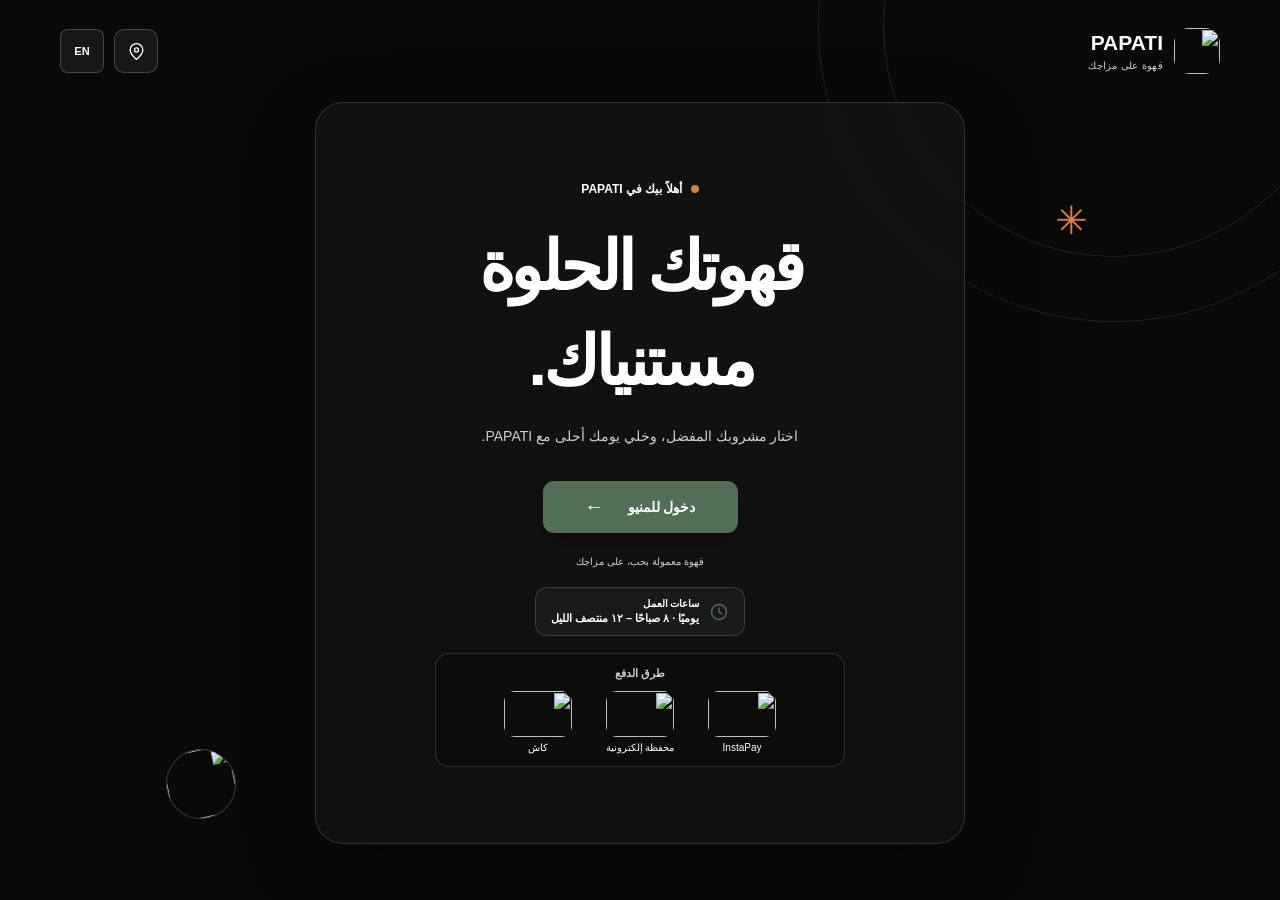
==== index.html @ 5241e747 "Add files via upload" ====
<!doctype html>
<html lang="ar" dir="rtl">
<head>
  <meta charset="utf-8">
  <meta name="viewport" content="width=device-width, initial-scale=1">
  <meta name="theme-color" content="#090909">
  <meta name="referrer" content="strict-origin-when-cross-origin">
  <meta name="description" content="منيو PAPATI — قهوة ومشروبات معمولة بحب.">
  <link rel="icon" href="assets/papati-favicon.svg" type="image/svg+xml">
  <link rel="apple-touch-icon" href="assets/papati-favicon.svg">
  <title>PAPATI | قهوتك على مزاجك</title>
  <link rel="stylesheet" href="style.css">
  <script src="script.js" defer></script>
</head>
<body>
  <section class="welcome-screen" id="welcome-screen" aria-labelledby="welcome-title">
    <div class="welcome-top">
      <a class="brand welcome-brand" href="#" aria-label="PAPATI - الصفحة الرئيسية" data-i18n-aria="brandAria">
        <span class="brand-mark" aria-hidden="true"><img src="assets/papati-mascot.png" alt=""></span>
        <span class="brand-name">PAPATI<span data-i18n="tagline">قهوة على مزاجك</span></span>
      </a>
      <div class="welcome-actions">
        <a class="location-mark" href="https://maps.app.goo.gl/vZLG5aD9ffbA7RGG6" target="_blank" rel="noopener noreferrer" aria-label="موقع PAPATI" data-i18n-aria="locationAria">
          <svg viewBox="0 0 24 24" aria-hidden="true"><path d="M20 10c0 5-8 12-8 12S4 15 4 10a8 8 0 1 1 16 0Z"></path><circle cx="12" cy="10" r="2.5"></circle></svg>
        </a>
        <button class="language-toggle" id="welcome-language-toggle" type="button" lang="en" aria-label="Switch language to English">EN</button>
      </div>
    </div>
    <div class="welcome-content">
      <span class="welcome-kicker"><span class="eyebrow-dot"></span><span data-i18n="welcomeKicker">أهلاً بيك في PAPATI</span></span>
      <h1 id="welcome-title" data-i18n="welcomeTitle">قهوتك الحلوة<br>مستنياك.</h1>
      <p data-i18n="welcomeDescription">اختار مشروبك المفضل، وخلي يومك أحلى مع PAPATI.</p>
      <button class="welcome-button" id="enter-menu" type="button">
        <span data-i18n="welcomeButton">دخول للمنيو</span><span class="welcome-button-arrow" aria-hidden="true">←</span>
      </button>
      <span class="welcome-caption" data-i18n="welcomeCaption">قهوة معمولة بحب، على مزاجك</span>
      <div class="opening-hours">
        <svg viewBox="0 0 24 24" aria-hidden="true"><circle cx="12" cy="12" r="9"></circle><path d="M12 7v5l3 2"></path></svg>
        <span><strong data-i18n="openingHoursLabel">ساعات العمل</strong><span data-i18n="openingHours">يوميًا · ٨ صباحًا – ١٢ منتصف الليل</span></span>
      </div>
      <section class="payment-methods" aria-labelledby="payment-title">
        <h2 id="payment-title" data-i18n="paymentTitle">طرق الدفع</h2>
        <ul>
          <li><img src="assets/payment-instapay.svg" alt=""><span>InstaPay</span></li>
          <li><img src="assets/payment-wallet.svg" alt=""><span data-i18n="paymentWallet">محفظة إلكترونية</span></li>
          <li><img src="assets/payment-cash.svg" alt=""><span data-i18n="paymentCash">كاش</span></li>
        </ul>
      </section>
    </div>
    <span class="welcome-decoration decoration-top" aria-hidden="true">✳</span>
    <span class="welcome-decoration decoration-bottom" aria-hidden="true"><img src="assets/papati-favicon.svg" alt=""></span>
  </section>

  <div class="site-content" id="site-content" hidden>
    <header class="site-header">
      <a class="brand" href="#" aria-label="PAPATI - الصفحة الرئيسية" data-i18n-aria="brandAria">
        <span class="brand-mark" aria-hidden="true"><img src="assets/papati-mascot.png" alt=""></span>
        <span class="brand-name">PAPATI<span data-i18n="tagline">قهوة على مزاجك</span></span>
      </a>
      <div class="header-controls">
        <a class="location-mark" href="https://maps.app.goo.gl/vZLG5aD9ffbA7RGG6" target="_blank" rel="noopener noreferrer" aria-label="موقع PAPATI" data-i18n-aria="locationAria">
          <svg viewBox="0 0 24 24" aria-hidden="true"><path d="M20 10c0 5-8 12-8 12S4 15 4 10a8 8 0 1 1 16 0Z"></path><circle cx="12" cy="10" r="2.5"></circle></svg>
        </a>
        <button class="language-toggle" id="menu-language-toggle" type="button" lang="en" aria-label="Switch language to English">EN</button>
      </div>
    </header>

    <main>
      <section class="menu-section" id="menu" aria-labelledby="menu-title">
        <div class="section-heading">
          <div class="heading-copy">
            <span class="eyebrow"><span class="eyebrow-dot"></span><span data-i18n="menuEyebrow">اختار اللي على مزاجك</span></span>
            <h2 id="menu-title"><span data-i18n="menuTitle">منيو <span>PAPATI</span></span></h2>
            <p data-i18n="menuDescription">حاجات حلوة تتعمل مخصوص عشانك.</p>
          </div>
          <label class="search-box">
            <svg viewBox="0 0 24 24" aria-hidden="true"><circle cx="10.8" cy="10.8" r="6.8"></circle><path d="m16 16 5 5"></path></svg>
            <input id="menu-search" type="search" placeholder="بتدور على إيه؟" autocomplete="off" aria-label="ابحث في المنيو" data-i18n-placeholder="searchPlaceholder" data-i18n-aria="searchAria">
          </label>
        </div>
        <nav class="category-list" aria-label="أقسام المنيو" id="category-list" data-i18n-aria="categoriesAria">
          <button class="category-button is-active" type="button" data-category="all" aria-pressed="true">كل الحاجات</button>
          <button class="category-button" type="button" data-category="hot" aria-pressed="false">☕ سخن</button>
          <button class="category-button" type="button" data-category="cold" aria-pressed="false">🧊 ساقع</button>
        </nav>
        <div class="menu-grid" id="menu-grid" aria-live="polite"></div>
        <p class="empty-state" id="empty-state" hidden data-i18n="emptyState">ملقيناش حاجة بالاسم ده… جرّب تدور على حاجة تانية.</p>
        <p class="menu-footnote" data-i18n="menuFootnote">الأسعار المعروضة بالجنيه المصري.</p>
      </section>
    </main>

    <footer class="site-footer">
      <a class="brand footer-brand" href="#" aria-label="PAPATI - الصفحة الرئيسية" data-i18n-aria="brandAria">
        <span class="brand-mark" aria-hidden="true"><img src="assets/papati-mascot.png" alt=""></span>
        <span class="brand-name">PAPATI<span data-i18n="tagline">قهوة على مزاجك</span></span>
      </a>
      <p><span data-i18n="footerMessage">نورتنا، مستنيين زيارتك الجاية</span> <span aria-hidden="true">♡</span></p>
      <div class="opening-hours footer-hours">
        <svg viewBox="0 0 24 24" aria-hidden="true"><circle cx="12" cy="12" r="9"></circle><path d="M12 7v5l3 2"></path></svg>
        <span><strong data-i18n="openingHoursLabel">ساعات العمل</strong><span data-i18n="openingHours">يوميًا · ٨ صباحًا – ١٢ منتصف الليل</span></span>
      </div>
      <span class="footer-copy" data-i18n="copyright">© 2026 PAPATI كافيه</span>
    </footer>
  </div>
</body>
</html>
---- style.css ----
:root {
  color-scheme: dark;
  --cream: #090909;
  --paper: #171717;
  --ink: #fff;
  --muted: #d0d0d0;
  --green: #526e57;
  --green-dark: #3f5945;
  --orange: #d7804c;
  --line: rgba(255,255,255,.2);
  --font: Tahoma, Arial, sans-serif;
}

* { box-sizing: border-box; }
html { scroll-behavior: smooth; }
body {
  position: relative;
  isolation: isolate;
  margin: 0;
  color: var(--ink);
  background: #090909;
  font-family: var(--font);
  -webkit-font-smoothing: antialiased;
}
body::before {
  position: fixed;
  z-index: 0;
  inset: 0;
  background: url("assets/papati-mascot.png") center / clamp(520px, 72vw, 760px) auto no-repeat;
  content: "";
  opacity: .34;
  pointer-events: none;
}
a { color: inherit; text-decoration: none; }
button, input { font: inherit; }
[hidden] { display: none !important; }

.welcome-screen {
  position: relative;
  z-index: 1;
  display: flex;
  min-height: 100vh;
  min-height: 100svh;
  flex-direction: column;
  overflow: hidden;
  padding: 28px max(32px, calc((100vw - 1160px) / 2));
  isolation: isolate;
  background: transparent;
}
.welcome-screen::before, .welcome-screen::after {
  position: absolute;
  z-index: -1;
  border: 1px solid rgba(255,255,255,.1);
  border-radius: 50%;
  content: "";
  pointer-events: none;
}
.welcome-screen::before { top: -270px; right: -130px; width: 590px; height: 590px; }
.welcome-screen::after { top: -205px; right: -65px; width: 460px; height: 460px; }
.welcome-top { display: flex; align-items: center; justify-content: space-between; }
.welcome-actions, .header-controls { display: flex; align-items: center; gap: 10px; }
.location-mark {
  display: grid;
  width: 44px;
  height: 44px;
  place-items: center;
  border: 1px solid var(--line);
  border-radius: 10px;
  color: var(--ink);
  background: #171717;
  transition: color .18s, border-color .18s, transform .18s, box-shadow .18s;
}
.location-mark:hover { transform: translateY(-2px); border-color: var(--green); color: var(--orange); box-shadow: 0 5px 13px rgba(0,0,0,.3); }
.location-mark svg { width: 19px; height: 19px; fill: none; stroke: currentColor; stroke-linecap: round; stroke-linejoin: round; stroke-width: 1.7; }
.welcome-content {
  position: relative;
  width: min(650px, 100%);
  margin: auto;
  padding: clamp(40px, 7vw, 76px) 34px;
  border: 1px solid rgba(255,255,255,.14);
  border-radius: 28px;
  background: rgba(23,23,23,.68);
  box-shadow: 0 24px 80px rgba(0,0,0,.18);
  text-align: center;
  backdrop-filter: blur(8px);
}
.welcome-kicker { display: inline-flex; align-items: center; gap: 9px; color: var(--ink); font-size: 12px; font-weight: 700; }
.welcome-content h1 { margin: 22px 0 13px; font-size: clamp(42px, 7vw, 68px); font-weight: 800; line-height: 1.4; letter-spacing: -.06em; }
.welcome-content > p { max-width: 430px; margin: 0 auto; color: var(--muted); font-size: 14px; line-height: 2; }
.welcome-button {
  display: inline-flex;
  min-width: 195px;
  align-items: center;
  justify-content: center;
  gap: 24px;
  margin-top: 31px;
  padding: 15px 23px;
  border: 0;
  border-radius: 11px;
  color: white;
  background: var(--green);
  box-shadow: 0 9px 20px rgba(0,0,0,.25);
  cursor: pointer;
  font-size: 14px;
  font-weight: 700;
  transition: transform .2s, background .2s, box-shadow .2s;
}
.welcome-button:hover { transform: translateY(-2px); background: var(--green-dark); box-shadow: 0 12px 24px rgba(0,0,0,.3); }
.welcome-button:focus-visible, .language-toggle:focus-visible, .location-mark:focus-visible, .category-button:focus-visible, .search-box:focus-within { outline: 3px solid rgba(215,128,76,.6); outline-offset: 3px; }
.welcome-button-arrow { font-family: Arial, sans-serif; font-size: 19px; }
html[dir="ltr"] .welcome-button-arrow { transform: rotate(180deg); }
.welcome-caption { display: block; margin-top: 23px; color: var(--muted); font-size: 10px; }
.opening-hours {
  display: inline-flex;
  align-items: center;
  gap: 10px;
  margin-top: 20px;
  padding: 10px 15px;
  border: 1px solid rgba(255,255,255,.16);
  border-radius: 12px;
  color: var(--ink);
  background: rgba(255,255,255,.04);
  text-align: start;
}
.opening-hours > svg { flex: 0 0 20px; width: 20px; height: 20px; fill: none; stroke: var(--green); stroke-linecap: round; stroke-linejoin: round; stroke-width: 1.7; }
.opening-hours > span { display: grid; gap: 3px; }
.opening-hours strong { color: var(--ink); font-size: 10px; }
.opening-hours > span > span { font-size: 11px; font-weight: 600; }
.payment-methods { width: min(100%, 410px); margin: 17px auto 0; padding: 13px 15px; border: 1px solid rgba(255,255,255,.14); border-radius: 14px; background: rgba(10,10,10,.48); }
.payment-methods h2 { margin: 0 0 11px; color: var(--muted); font-size: 11px; font-weight: 700; }
.payment-methods ul { display: flex; align-items: flex-start; justify-content: center; gap: clamp(12px, 4vw, 27px); margin: 0; padding: 0; list-style: none; }
.payment-methods li { display: grid; min-width: 75px; justify-items: center; gap: 5px; color: var(--ink); font-size: 10px; }
.payment-methods img { display: block; width: 68px; height: 46px; border-radius: 11px; }
.welcome-decoration { position: absolute; z-index: -1; color: var(--orange); pointer-events: none; }
.decoration-top { top: 22%; right: 15%; font-size: 39px; }
.decoration-bottom { bottom: 9%; left: 13%; display: grid; width: 70px; height: 70px; place-items: center; border: 1px solid rgba(255,255,255,.2); border-radius: 50%; transform: rotate(-12deg); }
.decoration-bottom img { display: block; width: 100%; height: 100%; border-radius: 50%; object-fit: cover; }
.welcome-screen.is-leaving { animation: welcome-exit .22s ease forwards; }
.site-content:not([hidden]) { animation: content-enter .35s ease both; }
.site-content { position: relative; z-index: 1; }
@keyframes welcome-exit { to { opacity: 0; transform: translateY(-8px); } }
@keyframes content-enter { from { opacity: 0; } to { opacity: 1; } }

.site-header, .site-footer { display: flex; align-items: center; justify-content: space-between; width: min(1160px, calc(100% - 64px)); margin-inline: auto; }
.site-header { min-height: 91px; }
.brand { display: inline-flex; align-items: center; gap: 11px; }
.brand-mark { position: relative; display: grid; width: 46px; height: 46px; place-items: center; overflow: hidden; border-radius: 15px; background: transparent; }
.brand-mark img { display: block; width: 100%; height: 100%; object-fit: contain; }
.brand-name { font-size: 21px; font-weight: 800; line-height: 1.2; }
.brand-name span { display: block; margin-top: 4px; color: var(--muted); font-size: 10px; font-weight: 500; letter-spacing: .03em; }
.language-toggle { min-width: 44px; min-height: 44px; padding: 7px 11px; border: 1px solid var(--line); border-radius: 8px; color: var(--ink); background: #171717; cursor: pointer; font: 700 11px Arial,sans-serif; }
.language-toggle:hover { border-color: var(--green); }

.eyebrow { display: inline-flex; align-items: center; gap: 9px; color: var(--ink); font-size: 12px; font-weight: 700; }
.eyebrow-dot { width: 8px; height: 8px; border-radius: 50%; background: var(--orange); }
.menu-section { width: min(1160px, calc(100% - 64px)); margin: 96px auto 100px; scroll-margin-top: 28px; }
.section-heading { display: flex; align-items: flex-start; flex-direction: column; gap: 15px; }
.section-heading h2 { margin: 13px 0 5px; font-size: 37px; font-weight: 800; letter-spacing: -.05em; }
.section-heading p { margin: 0; color: var(--muted); font-size: 13px; }
.search-box { display: flex; align-items: center; align-self: center; gap: 10px; width: min(320px, 100%); padding: 12px 14px; border: 1px solid var(--line); border-radius: 10px; background: #171717; }
.search-box:focus-within { border-color: var(--green); box-shadow: 0 0 0 3px rgba(82,110,87,.2); }
.search-box svg { flex: 0 0 auto; width: 19px; fill: none; stroke: #c8c8c8; stroke-linecap: round; stroke-width: 1.7; }
.search-box input { width: 100%; border: 0; outline: 0; color: var(--ink); background: transparent; font-size: 12px; }
.search-box input::placeholder { color: #aaa; }
.category-list { display: flex; flex-wrap: wrap; justify-content: center; gap: 9px; margin: 30px 0 23px; }
.category-button { min-height: 44px; padding: 10px 17px; border: 1px solid var(--line); border-radius: 99px; color: var(--ink); background: #171717; cursor: pointer; font-size: 12px; transition: color .2s ease, border-color .2s ease, background-color .2s ease, transform .2s ease, box-shadow .2s ease; }
.category-button:hover { transform: translateY(-1px); border-color: #aaa; box-shadow: 0 5px 12px rgba(0,0,0,.3); }
.category-button.is-active { border-color: var(--green); color: white; background: var(--green); }
.menu-grid { display: grid; grid-template-columns: repeat(auto-fit, minmax(min(100%, 220px), 1fr)); justify-items: center; gap: 20px; }
.menu-card { position: relative; display: flex; width: min(100%, 250px); aspect-ratio: 1; flex-direction: column; align-items: center; justify-content: center; gap: 10px; padding: 24px; border: 1px solid rgba(255,255,255,.14); border-radius: 50%; background: var(--paper); text-align: center; transition: transform .28s cubic-bezier(.2,.75,.25,1), box-shadow .28s ease, border-color .28s ease; }
.menu-card.is-entering { animation: menu-card-enter .38s cubic-bezier(.2,.75,.25,1) both; animation-delay: calc(var(--item-index, 0) * 35ms); }
@keyframes menu-card-enter { from { opacity: 0; transform: translateY(12px) scale(.985); } to { opacity: 1; transform: translateY(0) scale(1); } }
.menu-card:hover, .menu-card:focus-within { transform: translateY(-5px) scale(1.025); border-color: rgba(255,255,255,.35); box-shadow: 0 18px 36px rgba(0,0,0,.45); }
.item-art { display: grid; flex: 0 0 100px; width: 100px; height: 112px; place-items: center; overflow: hidden; border-radius: 12px; background: linear-gradient(145deg,#30302d,#242424); }
.item-art.portrait-photo { flex-basis: auto; height: auto; aspect-ratio: 3 / 4; }
.item-art.hot { background: #30271f; }
.item-art.cold { background: #1e2d2d; }
.image-fallback { display: grid; width: 100%; height: 100%; place-items: center; font-size: 42px; }
.item-details { min-width: 0; max-width: 100%; }
.item-details h3 { margin: 0; font-size: 15px; font-weight: 700; }
.item-details p { display: -webkit-box; overflow: hidden; margin: 5px 0 0; color: var(--muted); font-size: 10px; line-height: 1.6; -webkit-box-orient: vertical; -webkit-line-clamp: 2; }
.item-price { display: block; margin-top: 6px; color: var(--ink); font-size: 13px; font-weight: 800; white-space: nowrap; }
.item-price small { margin-inline-start: 2px; color: var(--muted); font-size: 10px; font-weight: 500; }
.item-badge { position: absolute; top: 12px; left: 12px; padding: 4px 8px; border-radius: 99px; color: var(--ink); background: #34271f; font-size: 9px; }
.empty-state { padding: 38px; border: 1px dashed #777; border-radius: 14px; color: var(--muted); text-align: center; font-size: 13px; }
.menu-footnote { margin-top: 17px; color: var(--muted); font-size: 10px; }
.site-footer { min-height: 113px; border-top: 1px solid var(--line); }
.footer-hours { margin: 0; padding: 8px 11px; background: rgba(255,255,255,.04); }
.footer-hours > svg { width: 18px; height: 18px; flex-basis: 18px; }
.footer-hours strong { font-size: 9px; }
.footer-hours > span > span { font-size: 10px; }
.footer-brand .brand-mark { width: 39px; height: 39px; border-radius: 12px; }
.footer-brand .brand-name { font-size: 18px; }
.site-footer > p { color: var(--muted); font-size: 12px; }
.site-footer > p span { color: var(--orange); }
.footer-copy { color: var(--muted); direction: ltr; font-size: 10px; }
html[dir="ltr"] .item-badge { right: 12px; left: auto; }

@media (max-width: 900px) {
  .site-header, .site-footer, .menu-section { width: calc(100% - 40px); }
}
@media (max-width: 700px) {
  .site-header { align-items: flex-start; padding-block: 18px; }
  .header-controls { gap: 8px; }
  .menu-section { margin-top: 58px; }
  .section-heading { gap: 18px; }
  .search-box { width: 100%; }
}
@media (max-width: 560px) {
  body::before { background-size: min(94vw, 520px); }
  .welcome-screen { padding: 22px 18px; }
  .welcome-content { width: 100%; padding: 30px 18px; border-radius: 22px; }
  .welcome-content h1 { font-size: clamp(34px, 9vw, 42px); }
  .welcome-content > p { font-size: 12px; }
  .welcome-content .opening-hours { max-width: 100%; margin-top: 17px; padding: 9px 11px; }
  .welcome-content .opening-hours > span > span { font-size: 10px; }
  .payment-methods { margin-top: 12px; padding: 11px 10px; }
  .payment-methods ul { gap: 10px; }
  .payment-methods img { width: 61px; height: 41px; }
  .decoration-top { top: 18%; right: 5%; }
  .decoration-bottom { bottom: 5%; left: 5%; width: 52px; height: 52px; font-size: 22px; }
  .site-header, .site-footer, .menu-section { width: calc(100% - 28px); }
  .site-header { min-height: 76px; }
  .brand-mark { width: 41px; height: 41px; }
  .brand { min-width: 0; gap: 7px; }
  .brand-name { font-size: 16px; }
  .welcome-actions { gap: 6px; }
  .menu-section { margin: 48px auto 60px; }
  .section-heading h2 { font-size: 31px; }
  .category-list { flex-wrap: wrap; justify-content: flex-start; margin-top: 21px; padding-bottom: 4px; }
  .category-button { min-height: 44px; flex: 0 0 auto; padding: 9px 14px; }
  .menu-grid { grid-template-columns: repeat(2, minmax(0, 1fr)); gap: 12px; }
  .menu-card { width: min(100%, 190px); gap: 6px; padding: 12px 10px; }
  .item-details h3 { font-size: 12px; }
  .item-details p { display: none; }
  .item-price { margin-top: 4px; font-size: 12px; }
  .item-art { flex-basis: 78px; width: 78px; height: 86px; }
  .site-footer { min-height: 130px; flex-wrap: wrap; gap: 10px; padding-block: 20px; }
  .footer-brand .brand-name { font-size: 16px; }
  .footer-hours { order: 2; margin-inline-start: auto; }
  .site-footer > p { order: 3; width: 100%; margin: 0; text-align: center; font-size: 11px; }
}
@media (prefers-reduced-motion: reduce) {
  *, *::before, *::after { scroll-behavior: auto !important; transition-duration: .01ms !important; animation-duration: .01ms !important; animation-delay: 0ms !important; }
}
@media (max-width: 360px) {
  .menu-card { gap: 5px; padding: 8px; }
  .item-art { flex-basis: 68px; width: 68px; height: 74px; }
  .item-details h3 { font-size: 11px; }
  .item-price { font-size: 11px; }
}
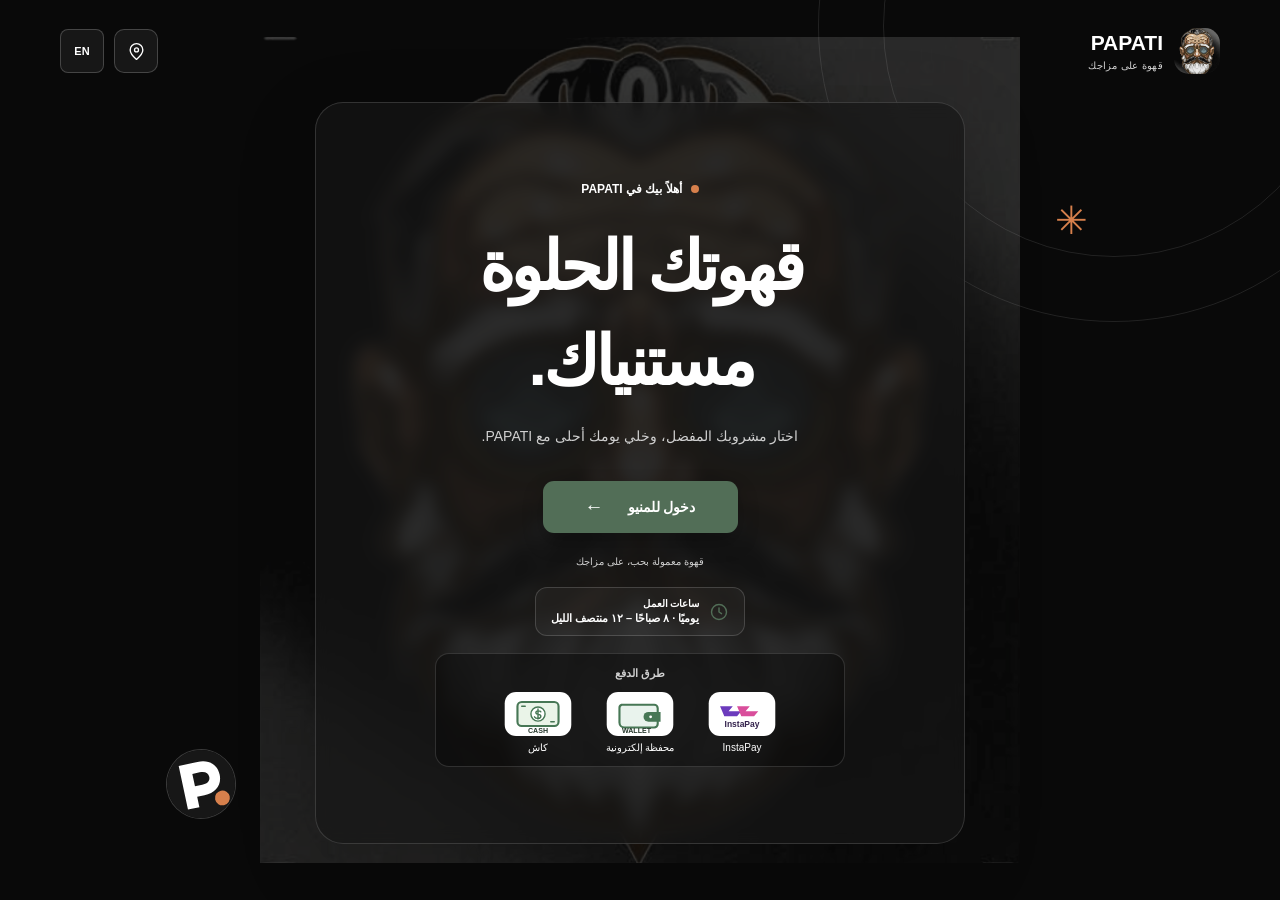
==== commit 197b1c34: "update site" ====
--- a/index.html
+++ b/index.html
@@ -5,6 +5,7 @@
   <meta name="viewport" content="width=device-width, initial-scale=1">
   <meta name="theme-color" content="#090909">
   <meta name="referrer" content="strict-origin-when-cross-origin">
+  <meta http-equiv="Content-Security-Policy" content="default-src 'self'; base-uri 'self'; object-src 'none'; script-src 'self'; style-src 'self'; img-src 'self'; font-src 'self'; connect-src 'self'; form-action 'self'; upgrade-insecure-requests">
   <meta name="description" content="منيو PAPATI — قهوة ومشروبات معمولة بحب.">
   <link rel="icon" href="assets/papati-favicon.svg" type="image/svg+xml">
   <link rel="apple-touch-icon" href="assets/papati-favicon.svg">
--- a/style.css
+++ b/style.css
@@ -168,13 +168,23 @@
 .category-button.is-active { border-color: var(--green); color: white; background: var(--green); }
 .menu-grid { display: grid; grid-template-columns: repeat(auto-fit, minmax(min(100%, 220px), 1fr)); justify-items: center; gap: 20px; }
 .menu-card { position: relative; display: flex; width: min(100%, 250px); aspect-ratio: 1; flex-direction: column; align-items: center; justify-content: center; gap: 10px; padding: 24px; border: 1px solid rgba(255,255,255,.14); border-radius: 50%; background: var(--paper); text-align: center; transition: transform .28s cubic-bezier(.2,.75,.25,1), box-shadow .28s ease, border-color .28s ease; }
-.menu-card.is-entering { animation: menu-card-enter .38s cubic-bezier(.2,.75,.25,1) both; animation-delay: calc(var(--item-index, 0) * 35ms); }
+.menu-card.is-entering { animation: menu-card-enter .38s cubic-bezier(.2,.75,.25,1) both; }
+.menu-card.is-entering-1 { animation-delay: 35ms; }
+.menu-card.is-entering-2 { animation-delay: 70ms; }
+.menu-card.is-entering-3 { animation-delay: 105ms; }
+.menu-card.is-entering-4 { animation-delay: 140ms; }
+.menu-card.is-entering-5 { animation-delay: 175ms; }
+.menu-card.is-entering-6 { animation-delay: 210ms; }
+.menu-card.is-entering-7 { animation-delay: 245ms; }
+.menu-card.is-entering-8 { animation-delay: 280ms; }
 @keyframes menu-card-enter { from { opacity: 0; transform: translateY(12px) scale(.985); } to { opacity: 1; transform: translateY(0) scale(1); } }
 .menu-card:hover, .menu-card:focus-within { transform: translateY(-5px) scale(1.025); border-color: rgba(255,255,255,.35); box-shadow: 0 18px 36px rgba(0,0,0,.45); }
 .item-art { display: grid; flex: 0 0 100px; width: 100px; height: 112px; place-items: center; overflow: hidden; border-radius: 12px; background: linear-gradient(145deg,#30302d,#242424); }
 .item-art.portrait-photo { flex-basis: auto; height: auto; aspect-ratio: 3 / 4; }
 .item-art.hot { background: #30271f; }
 .item-art.cold { background: #1e2d2d; }
+.item-art.has-photo { flex-basis: 104px; width: 80px; height: 104px; }
+.product-photo { display: block; width: 100%; height: 100%; object-fit: cover; }
 .image-fallback { display: grid; width: 100%; height: 100%; place-items: center; font-size: 42px; }
 .item-details { min-width: 0; max-width: 100%; }
 .item-details h3 { margin: 0; font-size: 15px; font-weight: 700; }
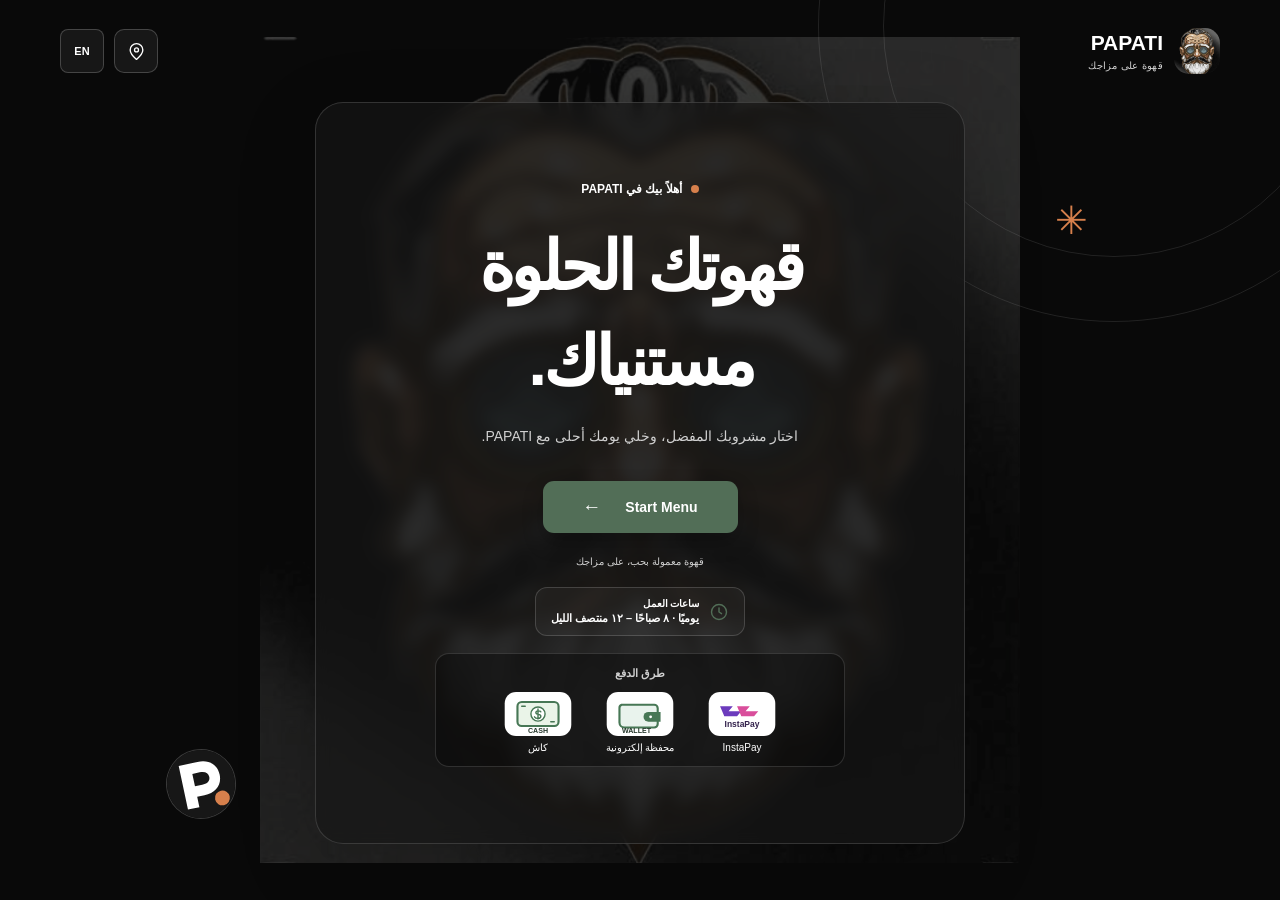
==== commit 82a0287e: "update menu" ====
--- a/index.html
+++ b/index.html
@@ -32,7 +32,7 @@
       <h1 id="welcome-title" data-i18n="welcomeTitle">قهوتك الحلوة<br>مستنياك.</h1>
       <p data-i18n="welcomeDescription">اختار مشروبك المفضل، وخلي يومك أحلى مع PAPATI.</p>
       <button class="welcome-button" id="enter-menu" type="button">
-        <span data-i18n="welcomeButton">دخول للمنيو</span><span class="welcome-button-arrow" aria-hidden="true">←</span>
+        <span data-i18n="welcomeButton">Start Menu</span><span class="welcome-button-arrow" aria-hidden="true">←</span>
       </button>
       <span class="welcome-caption" data-i18n="welcomeCaption">قهوة معمولة بحب، على مزاجك</span>
       <div class="opening-hours">
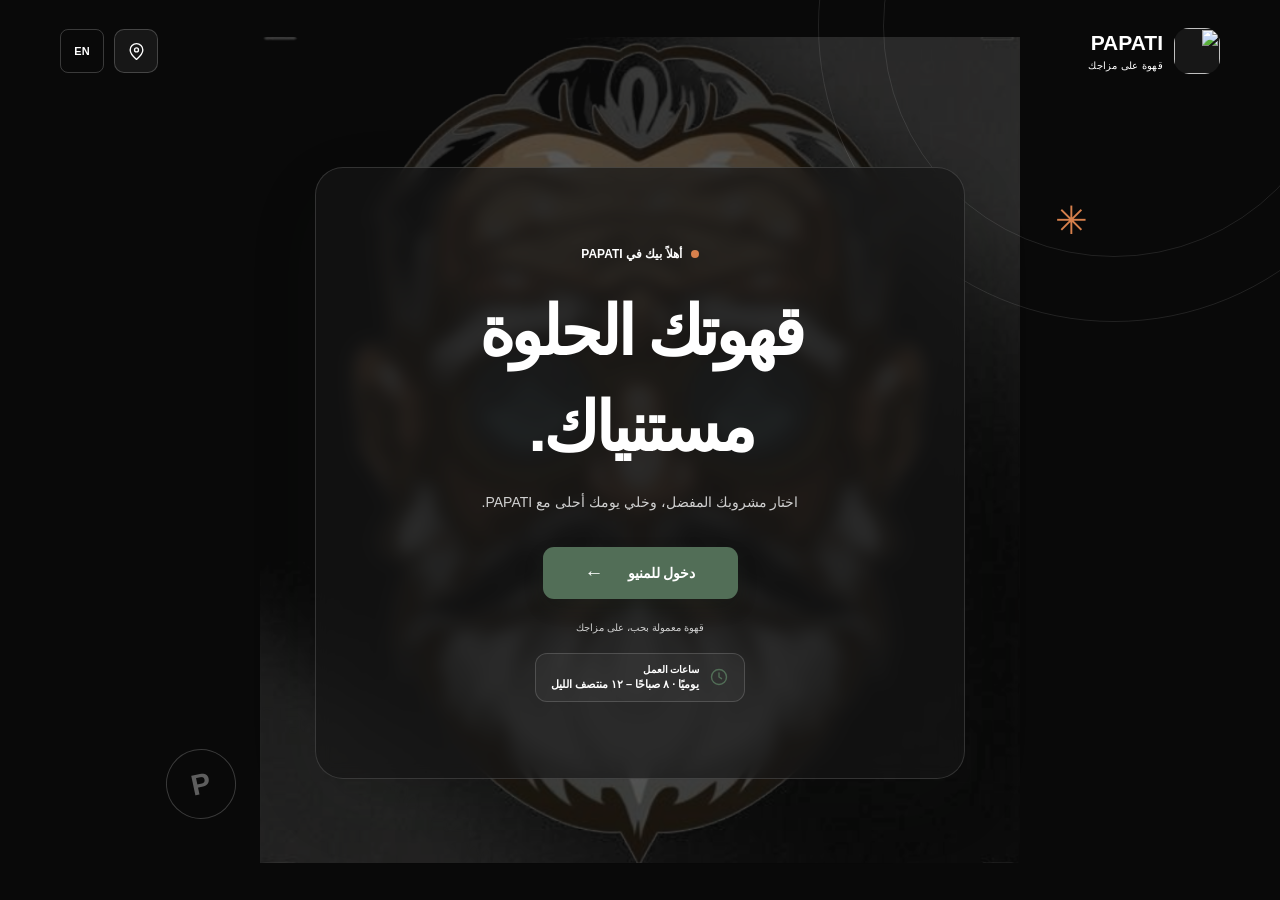
==== commit ecae9c9d: "Add files via upload" ====
--- a/index.html
+++ b/index.html
@@ -5,10 +5,7 @@
   <meta name="viewport" content="width=device-width, initial-scale=1">
   <meta name="theme-color" content="#090909">
   <meta name="referrer" content="strict-origin-when-cross-origin">
-  <meta http-equiv="Content-Security-Policy" content="default-src 'self'; base-uri 'self'; object-src 'none'; script-src 'self'; style-src 'self'; img-src 'self'; font-src 'self'; connect-src 'self'; form-action 'self'; upgrade-insecure-requests">
-  <meta name="description" content="منيو PAPATI — قهوة ومشروبات معمولة بحب.">
-  <link rel="icon" href="assets/papati-favicon.svg" type="image/svg+xml">
-  <link rel="apple-touch-icon" href="assets/papati-favicon.svg">
+  <meta name="description" content="منيو PAPATI — قهوة ومشروبات وحلويات معمولة بحب.">
   <title>PAPATI | قهوتك على مزاجك</title>
   <link rel="stylesheet" href="style.css">
   <script src="script.js" defer></script>
@@ -17,14 +14,16 @@
   <section class="welcome-screen" id="welcome-screen" aria-labelledby="welcome-title">
     <div class="welcome-top">
       <a class="brand welcome-brand" href="#" aria-label="PAPATI - الصفحة الرئيسية" data-i18n-aria="brandAria">
-        <span class="brand-mark" aria-hidden="true"><img src="assets/papati-mascot.png" alt=""></span>
+        <span class="brand-mark" aria-hidden="true">
+          <img class="brand-logo" src="assets/papati-logo.png" alt="">
+        </span>
         <span class="brand-name">PAPATI<span data-i18n="tagline">قهوة على مزاجك</span></span>
       </a>
       <div class="welcome-actions">
         <a class="location-mark" href="https://maps.app.goo.gl/vZLG5aD9ffbA7RGG6" target="_blank" rel="noopener noreferrer" aria-label="موقع PAPATI" data-i18n-aria="locationAria">
           <svg viewBox="0 0 24 24" aria-hidden="true"><path d="M20 10c0 5-8 12-8 12S4 15 4 10a8 8 0 1 1 16 0Z"></path><circle cx="12" cy="10" r="2.5"></circle></svg>
         </a>
-        <button class="language-toggle" id="welcome-language-toggle" type="button" lang="en" aria-label="Switch language to English">EN</button>
+        <button class="language-toggle" id="language-toggle" type="button" lang="en" aria-label="Switch language to English">EN</button>
       </div>
     </div>
     <div class="welcome-content">
@@ -32,76 +31,91 @@
       <h1 id="welcome-title" data-i18n="welcomeTitle">قهوتك الحلوة<br>مستنياك.</h1>
       <p data-i18n="welcomeDescription">اختار مشروبك المفضل، وخلي يومك أحلى مع PAPATI.</p>
       <button class="welcome-button" id="enter-menu" type="button">
-        <span data-i18n="welcomeButton">Start Menu</span><span class="welcome-button-arrow" aria-hidden="true">←</span>
+        <span data-i18n="welcomeButton">دخول للمنيو</span>
+        <span class="welcome-button-arrow" aria-hidden="true">←</span>
       </button>
       <span class="welcome-caption" data-i18n="welcomeCaption">قهوة معمولة بحب، على مزاجك</span>
       <div class="opening-hours">
         <svg viewBox="0 0 24 24" aria-hidden="true"><circle cx="12" cy="12" r="9"></circle><path d="M12 7v5l3 2"></path></svg>
         <span><strong data-i18n="openingHoursLabel">ساعات العمل</strong><span data-i18n="openingHours">يوميًا · ٨ صباحًا – ١٢ منتصف الليل</span></span>
       </div>
-      <section class="payment-methods" aria-labelledby="payment-title">
-        <h2 id="payment-title" data-i18n="paymentTitle">طرق الدفع</h2>
-        <ul>
-          <li><img src="assets/payment-instapay.svg" alt=""><span>InstaPay</span></li>
-          <li><img src="assets/payment-wallet.svg" alt=""><span data-i18n="paymentWallet">محفظة إلكترونية</span></li>
-          <li><img src="assets/payment-cash.svg" alt=""><span data-i18n="paymentCash">كاش</span></li>
-        </ul>
-      </section>
     </div>
     <span class="welcome-decoration decoration-top" aria-hidden="true">✳</span>
-    <span class="welcome-decoration decoration-bottom" aria-hidden="true"><img src="assets/papati-favicon.svg" alt=""></span>
+    <span class="welcome-decoration decoration-bottom" aria-hidden="true">P</span>
   </section>
 
   <div class="site-content" id="site-content" hidden>
-    <header class="site-header">
-      <a class="brand" href="#" aria-label="PAPATI - الصفحة الرئيسية" data-i18n-aria="brandAria">
-        <span class="brand-mark" aria-hidden="true"><img src="assets/papati-mascot.png" alt=""></span>
-        <span class="brand-name">PAPATI<span data-i18n="tagline">قهوة على مزاجك</span></span>
-      </a>
+  <header class="site-header">
+    <a class="brand" href="#" aria-label="PAPATI - الصفحة الرئيسية" data-i18n-aria="brandAria">
+      <span class="brand-mark" aria-hidden="true">
+        <img class="brand-logo" src="assets/papati-logo.png" alt="">
+      </span>
+      <span class="brand-name">PAPATI<span data-i18n="tagline">قهوة على مزاجك</span></span>
+    </a>
+    <div class="header-actions">
       <div class="header-controls">
         <a class="location-mark" href="https://maps.app.goo.gl/vZLG5aD9ffbA7RGG6" target="_blank" rel="noopener noreferrer" aria-label="موقع PAPATI" data-i18n-aria="locationAria">
           <svg viewBox="0 0 24 24" aria-hidden="true"><path d="M20 10c0 5-8 12-8 12S4 15 4 10a8 8 0 1 1 16 0Z"></path><circle cx="12" cy="10" r="2.5"></circle></svg>
         </a>
-        <button class="language-toggle" id="menu-language-toggle" type="button" lang="en" aria-label="Switch language to English">EN</button>
+        <button class="language-toggle" type="button" lang="en" aria-label="Switch language to English">EN</button>
       </div>
-    </header>
+    </div>
+  </header>
 
-    <main>
-      <section class="menu-section" id="menu" aria-labelledby="menu-title">
-        <div class="section-heading">
-          <div class="heading-copy">
-            <span class="eyebrow"><span class="eyebrow-dot"></span><span data-i18n="menuEyebrow">اختار اللي على مزاجك</span></span>
-            <h2 id="menu-title"><span data-i18n="menuTitle">منيو <span>PAPATI</span></span></h2>
-            <p data-i18n="menuDescription">حاجات حلوة تتعمل مخصوص عشانك.</p>
-          </div>
-          <label class="search-box">
-            <svg viewBox="0 0 24 24" aria-hidden="true"><circle cx="10.8" cy="10.8" r="6.8"></circle><path d="m16 16 5 5"></path></svg>
-            <input id="menu-search" type="search" placeholder="بتدور على إيه؟" autocomplete="off" aria-label="ابحث في المنيو" data-i18n-placeholder="searchPlaceholder" data-i18n-aria="searchAria">
-          </label>
+  <main>
+    <section class="menu-section" id="menu" aria-labelledby="menu-title">
+      <div class="section-heading">
+        <div>
+          <span class="eyebrow"><span class="eyebrow-dot"></span><span data-i18n="menuEyebrow">اختار اللي على مزاجك</span></span>
+          <h2 id="menu-title"><span data-i18n="menuTitle">منيو <span>PAPATI</span></span></h2>
+          <p data-i18n="menuDescription">حاجات حلوة تتعمل مخصوص عشانك.</p>
         </div>
-        <nav class="category-list" aria-label="أقسام المنيو" id="category-list" data-i18n-aria="categoriesAria">
-          <button class="category-button is-active" type="button" data-category="all" aria-pressed="true">كل الحاجات</button>
-          <button class="category-button" type="button" data-category="hot" aria-pressed="false">☕ سخن</button>
-          <button class="category-button" type="button" data-category="cold" aria-pressed="false">🧊 ساقع</button>
-        </nav>
-        <div class="menu-grid" id="menu-grid" aria-live="polite"></div>
-        <p class="empty-state" id="empty-state" hidden data-i18n="emptyState">ملقيناش حاجة بالاسم ده… جرّب تدور على حاجة تانية.</p>
-        <p class="menu-footnote" data-i18n="menuFootnote">الأسعار المعروضة بالجنيه المصري.</p>
+        <label class="search-box">
+          <svg viewBox="0 0 24 24" aria-hidden="true"><circle cx="10.8" cy="10.8" r="6.8"></circle><path d="m16 16 5 5"></path></svg>
+          <input id="menu-search" type="search" placeholder="بتدور على إيه؟" autocomplete="off" aria-label="ابحث في المنيو" data-i18n-placeholder="searchPlaceholder" data-i18n-aria="searchAria">
+        </label>
+      </div>
+
+      <nav class="category-list" aria-label="أقسام المنيو" id="category-list" data-i18n-aria="categoriesAria">
+        <button class="category-button is-active" type="button" data-category="all" aria-pressed="true">كل الحاجات</button>
+        <button class="category-button" type="button" data-category="hot" aria-pressed="false">☕ سخن</button>
+        <button class="category-button" type="button" data-category="cold" aria-pressed="false">🧊 ساقع</button>
+      </nav>
+
+      <div class="menu-grid" id="menu-grid" aria-live="polite"></div>
+      <p class="empty-state" id="empty-state" hidden data-i18n="emptyState">ملقيناش حاجة بالاسم ده… جرّب تدور على حاجة تانية.</p>
+      <p class="menu-footnote" data-i18n="menuFootnote">* الأسعار غير متوفرة لكل المشروبات حاليًا. الأسعار المعروضة بالجنيه المصري.</p>
+
+      <section class="order-section" id="order" aria-labelledby="order-title">
+        <h2 id="order-title" data-i18n="orderTitle">اطلب دلوقتي</h2>
+        <p data-i18n="orderDescription">اختار مشروباتك، وسجّل بيانات التوصيل لإرسال طلبك.</p>
+        <div class="cart-items" id="cart-items" aria-live="polite"></div>
+        <p class="cart-empty" id="cart-empty" data-i18n="cartEmpty">لسه ما اخترتش أي مشروبات.</p>
+        <form class="order-form" id="order-form">
+          <label><span data-i18n="customerName">الاسم</span><input name="name" type="text" autocomplete="name" required maxlength="100" data-i18n-placeholder="customerNamePlaceholder" placeholder="اسمك"></label>
+          <label><span data-i18n="customerPhone">رقم الموبايل</span><input name="phone" type="tel" autocomplete="tel" required maxlength="30" data-i18n-placeholder="customerPhonePlaceholder" placeholder="01xxxxxxxxx"></label>
+          <label class="address-field"><span data-i18n="customerAddress">العنوان</span><textarea name="address" autocomplete="street-address" required maxlength="500" rows="3" data-i18n-placeholder="customerAddressPlaceholder" placeholder="عنوان التوصيل بالتفصيل"></textarea></label>
+          <button class="order-submit" id="order-submit" type="submit" data-i18n="sendOrder">إرسال الطلب</button>
+        </form>
+        <p class="order-status" id="order-status" role="status" aria-live="polite"></p>
       </section>
-    </main>
+    </section>
+  </main>
 
-    <footer class="site-footer">
-      <a class="brand footer-brand" href="#" aria-label="PAPATI - الصفحة الرئيسية" data-i18n-aria="brandAria">
-        <span class="brand-mark" aria-hidden="true"><img src="assets/papati-mascot.png" alt=""></span>
-        <span class="brand-name">PAPATI<span data-i18n="tagline">قهوة على مزاجك</span></span>
-      </a>
-      <p><span data-i18n="footerMessage">نورتنا، مستنيين زيارتك الجاية</span> <span aria-hidden="true">♡</span></p>
-      <div class="opening-hours footer-hours">
-        <svg viewBox="0 0 24 24" aria-hidden="true"><circle cx="12" cy="12" r="9"></circle><path d="M12 7v5l3 2"></path></svg>
-        <span><strong data-i18n="openingHoursLabel">ساعات العمل</strong><span data-i18n="openingHours">يوميًا · ٨ صباحًا – ١٢ منتصف الليل</span></span>
-      </div>
-      <span class="footer-copy" data-i18n="copyright">© 2026 PAPATI كافيه</span>
-    </footer>
+  <footer class="site-footer">
+    <a class="brand footer-brand" href="#" aria-label="PAPATI - الصفحة الرئيسية" data-i18n-aria="brandAria">
+      <span class="brand-mark" aria-hidden="true">
+        <img class="brand-logo" src="assets/papati-logo.png" alt="">
+      </span>
+      <span class="brand-name">PAPATI<span data-i18n="tagline">قهوة على مزاجك</span></span>
+    </a>
+    <p><span data-i18n="footerMessage">نورتنا، مستنيين رَشفتك الجاية</span> <span aria-hidden="true">♡</span></p>
+    <div class="opening-hours footer-hours">
+      <svg viewBox="0 0 24 24" aria-hidden="true"><circle cx="12" cy="12" r="9"></circle><path d="M12 7v5l3 2"></path></svg>
+      <span><strong data-i18n="openingHoursLabel">ساعات العمل</strong><span data-i18n="openingHours">يوميًا · ٨ صباحًا – ١٢ منتصف الليل</span></span>
+    </div>
+    <span class="footer-copy" data-i18n="copyright">© 2026 PAPATI Café</span>
+  </footer>
   </div>
 </body>
-</html>+</html>
--- a/style.css
+++ b/style.css
@@ -2,12 +2,12 @@
   color-scheme: dark;
   --cream: #090909;
   --paper: #171717;
-  --ink: #fff;
+  --ink: #ffffff;
   --muted: #d0d0d0;
   --green: #526e57;
   --green-dark: #3f5945;
   --orange: #d7804c;
-  --line: rgba(255,255,255,.2);
+  --line: rgba(255, 255, 255, 0.2);
   --font: Tahoma, Arial, sans-serif;
 }
 
@@ -31,10 +31,10 @@
   opacity: .34;
   pointer-events: none;
 }
+
 a { color: inherit; text-decoration: none; }
 button, input { font: inherit; }
 [hidden] { display: none !important; }
-
 .welcome-screen {
   position: relative;
   z-index: 1;
@@ -56,9 +56,9 @@
   pointer-events: none;
 }
 .welcome-screen::before { top: -270px; right: -130px; width: 590px; height: 590px; }
-.welcome-screen::after { top: -205px; right: -65px; width: 460px; height: 460px; }
+.welcome-screen::after { right: -65px; top: -205px; width: 460px; height: 460px; }
 .welcome-top { display: flex; align-items: center; justify-content: space-between; }
-.welcome-actions, .header-controls { display: flex; align-items: center; gap: 10px; }
+.welcome-actions { display: flex; align-items: center; gap: 10px; }
 .location-mark {
   display: grid;
   width: 44px;
@@ -70,7 +70,7 @@
   background: #171717;
   transition: color .18s, border-color .18s, transform .18s, box-shadow .18s;
 }
-.location-mark:hover { transform: translateY(-2px); border-color: var(--green); color: var(--orange); box-shadow: 0 5px 13px rgba(0,0,0,.3); }
+.location-mark:hover { transform: translateY(-2px); border-color: var(--green); color: var(--orange); box-shadow: 0 5px 13px rgba(43,53,41,.12); }
 .location-mark svg { width: 19px; height: 19px; fill: none; stroke: currentColor; stroke-linecap: round; stroke-linejoin: round; stroke-width: 1.7; }
 .welcome-content {
   position: relative;
@@ -80,7 +80,7 @@
   border: 1px solid rgba(255,255,255,.14);
   border-radius: 28px;
   background: rgba(23,23,23,.68);
-  box-shadow: 0 24px 80px rgba(0,0,0,.18);
+  box-shadow: 0 24px 80px rgba(43,53,41,.07);
   text-align: center;
   backdrop-filter: blur(8px);
 }
@@ -99,14 +99,14 @@
   border-radius: 11px;
   color: white;
   background: var(--green);
-  box-shadow: 0 9px 20px rgba(0,0,0,.25);
+  box-shadow: 0 9px 20px rgba(38,59,44,.15);
   cursor: pointer;
   font-size: 14px;
   font-weight: 700;
   transition: transform .2s, background .2s, box-shadow .2s;
 }
-.welcome-button:hover { transform: translateY(-2px); background: var(--green-dark); box-shadow: 0 12px 24px rgba(0,0,0,.3); }
-.welcome-button:focus-visible, .language-toggle:focus-visible, .location-mark:focus-visible, .category-button:focus-visible, .search-box:focus-within { outline: 3px solid rgba(215,128,76,.6); outline-offset: 3px; }
+.welcome-button:hover { transform: translateY(-2px); background: var(--green-dark); box-shadow: 0 12px 24px rgba(38,59,44,.22); }
+.welcome-button:focus-visible, .language-toggle:focus-visible, .location-mark:focus-visible, .category-button:focus-visible { outline: 3px solid rgba(215,128,76,.6); outline-offset: 3px; }
 .welcome-button-arrow { font-family: Arial, sans-serif; font-size: 19px; }
 html[dir="ltr"] .welcome-button-arrow { transform: rotate(180deg); }
 .welcome-caption { display: block; margin-top: 23px; color: var(--muted); font-size: 10px; }
@@ -126,74 +126,128 @@
 .opening-hours > span { display: grid; gap: 3px; }
 .opening-hours strong { color: var(--ink); font-size: 10px; }
 .opening-hours > span > span { font-size: 11px; font-weight: 600; }
-.payment-methods { width: min(100%, 410px); margin: 17px auto 0; padding: 13px 15px; border: 1px solid rgba(255,255,255,.14); border-radius: 14px; background: rgba(10,10,10,.48); }
-.payment-methods h2 { margin: 0 0 11px; color: var(--muted); font-size: 11px; font-weight: 700; }
-.payment-methods ul { display: flex; align-items: flex-start; justify-content: center; gap: clamp(12px, 4vw, 27px); margin: 0; padding: 0; list-style: none; }
-.payment-methods li { display: grid; min-width: 75px; justify-items: center; gap: 5px; color: var(--ink); font-size: 10px; }
-.payment-methods img { display: block; width: 68px; height: 46px; border-radius: 11px; }
 .welcome-decoration { position: absolute; z-index: -1; color: var(--orange); pointer-events: none; }
 .decoration-top { top: 22%; right: 15%; font-size: 39px; }
-.decoration-bottom { bottom: 9%; left: 13%; display: grid; width: 70px; height: 70px; place-items: center; border: 1px solid rgba(255,255,255,.2); border-radius: 50%; transform: rotate(-12deg); }
-.decoration-bottom img { display: block; width: 100%; height: 100%; border-radius: 50%; object-fit: cover; }
+.decoration-bottom {
+  bottom: 9%;
+  left: 13%;
+  display: grid;
+  width: 70px;
+  height: 70px;
+  place-items: center;
+  border: 1px solid rgba(255,255,255,.2);
+  border-radius: 50%;
+  color: rgba(255,255,255,.35);
+  font-family: Arial, sans-serif;
+  font-size: 29px;
+  font-weight: 800;
+  transform: rotate(-12deg);
+}
 .welcome-screen.is-leaving { animation: welcome-exit .22s ease forwards; }
 .site-content:not([hidden]) { animation: content-enter .35s ease both; }
 .site-content { position: relative; z-index: 1; }
 @keyframes welcome-exit { to { opacity: 0; transform: translateY(-8px); } }
 @keyframes content-enter { from { opacity: 0; } to { opacity: 1; } }
 
-.site-header, .site-footer { display: flex; align-items: center; justify-content: space-between; width: min(1160px, calc(100% - 64px)); margin-inline: auto; }
+.site-header, .site-footer {
+  display: flex;
+  align-items: center;
+  justify-content: space-between;
+  width: min(1160px, calc(100% - 64px));
+  margin-inline: auto;
+}
 .site-header { min-height: 91px; }
 .brand { display: inline-flex; align-items: center; gap: 11px; }
-.brand-mark { position: relative; display: grid; width: 46px; height: 46px; place-items: center; overflow: hidden; border-radius: 15px; background: transparent; }
-.brand-mark img { display: block; width: 100%; height: 100%; object-fit: contain; }
+.brand-mark {
+  position: relative;
+  display: grid;
+  width: 46px;
+  height: 46px;
+  place-items: center;
+  border-radius: 15px;
+  overflow: hidden;
+  background: #171717;
+}
+.brand-logo { position: absolute; inset: 0; display: block; width: 100%; height: 100%; object-fit: contain; object-position: center; }
 .brand-name { font-size: 21px; font-weight: 800; line-height: 1.2; }
-.brand-name span { display: block; margin-top: 4px; color: var(--muted); font-size: 10px; font-weight: 500; letter-spacing: .03em; }
-.language-toggle { min-width: 44px; min-height: 44px; padding: 7px 11px; border: 1px solid var(--line); border-radius: 8px; color: var(--ink); background: #171717; cursor: pointer; font: 700 11px Arial,sans-serif; }
+.brand-name span { display: block; margin-top: 4px; color: var(--ink); font-size: 10px; font-weight: 500; letter-spacing: .03em; }
+.header-actions { display: flex; flex-direction: column; align-items: center; gap: 8px; }
+.header-controls { display: flex; align-items: center; gap: 14px; }
+.header-actions .location-mark { width: 44px; height: 44px; }
+.language-toggle { min-width: 44px; min-height: 44px; padding: 7px 11px; border: 1px solid var(--line); border-radius: 8px; color: var(--ink); background: transparent; cursor: pointer; font-family: Arial, sans-serif; font-size: 11px; font-weight: 700; }
 .language-toggle:hover { border-color: var(--green); }
 
 .eyebrow { display: inline-flex; align-items: center; gap: 9px; color: var(--ink); font-size: 12px; font-weight: 700; }
 .eyebrow-dot { width: 8px; height: 8px; border-radius: 50%; background: var(--orange); }
+.section-heading h2 span { color: var(--ink); }
+
 .menu-section { width: min(1160px, calc(100% - 64px)); margin: 96px auto 100px; scroll-margin-top: 28px; }
 .section-heading { display: flex; align-items: flex-start; flex-direction: column; gap: 15px; }
 .section-heading h2 { margin: 13px 0 5px; font-size: 37px; font-weight: 800; letter-spacing: -.05em; }
-.section-heading p { margin: 0; color: var(--muted); font-size: 13px; }
+.section-heading p { font-size: 13px; }
 .search-box { display: flex; align-items: center; align-self: center; gap: 10px; width: min(320px, 100%); padding: 12px 14px; border: 1px solid var(--line); border-radius: 10px; background: #171717; }
-.search-box:focus-within { border-color: var(--green); box-shadow: 0 0 0 3px rgba(82,110,87,.2); }
+.search-box:focus-within { border-color: var(--green); box-shadow: 0 0 0 3px rgba(51,75,56,.08); }
 .search-box svg { flex: 0 0 auto; width: 19px; fill: none; stroke: #c8c8c8; stroke-linecap: round; stroke-width: 1.7; }
 .search-box input { width: 100%; border: 0; outline: 0; color: var(--ink); background: transparent; font-size: 12px; }
-.search-box input::placeholder { color: #aaa; }
+.search-box input::placeholder { color: var(--muted); }
 .category-list { display: flex; flex-wrap: wrap; justify-content: center; gap: 9px; margin: 30px 0 23px; }
 .category-button { min-height: 44px; padding: 10px 17px; border: 1px solid var(--line); border-radius: 99px; color: var(--ink); background: #171717; cursor: pointer; font-size: 12px; transition: color .2s ease, border-color .2s ease, background-color .2s ease, transform .2s ease, box-shadow .2s ease; }
-.category-button:hover { transform: translateY(-1px); border-color: #aaa; box-shadow: 0 5px 12px rgba(0,0,0,.3); }
+.category-button:hover { transform: translateY(-1px); box-shadow: 0 5px 12px rgba(43,53,41,.1); }
+.category-button:hover { border-color: #aeb7a8; }
 .category-button.is-active { border-color: var(--green); color: white; background: var(--green); }
 .menu-grid { display: grid; grid-template-columns: repeat(auto-fit, minmax(min(100%, 220px), 1fr)); justify-items: center; gap: 20px; }
 .menu-card { position: relative; display: flex; width: min(100%, 250px); aspect-ratio: 1; flex-direction: column; align-items: center; justify-content: center; gap: 10px; padding: 24px; border: 1px solid rgba(255,255,255,.14); border-radius: 50%; background: var(--paper); text-align: center; transition: transform .28s cubic-bezier(.2,.75,.25,1), box-shadow .28s ease, border-color .28s ease; }
-.menu-card.is-entering { animation: menu-card-enter .38s cubic-bezier(.2,.75,.25,1) both; }
-.menu-card.is-entering-1 { animation-delay: 35ms; }
-.menu-card.is-entering-2 { animation-delay: 70ms; }
-.menu-card.is-entering-3 { animation-delay: 105ms; }
-.menu-card.is-entering-4 { animation-delay: 140ms; }
-.menu-card.is-entering-5 { animation-delay: 175ms; }
-.menu-card.is-entering-6 { animation-delay: 210ms; }
-.menu-card.is-entering-7 { animation-delay: 245ms; }
-.menu-card.is-entering-8 { animation-delay: 280ms; }
-@keyframes menu-card-enter { from { opacity: 0; transform: translateY(12px) scale(.985); } to { opacity: 1; transform: translateY(0) scale(1); } }
+.menu-card.is-entering { animation: menu-card-enter .38s cubic-bezier(.2,.75,.25,1) both; animation-delay: calc(var(--item-index, 0) * 35ms); }
+@keyframes menu-card-enter {
+  from { opacity: 0; transform: translateY(12px) scale(.985); }
+  to { opacity: 1; transform: translateY(0) scale(1); }
+}
 .menu-card:hover, .menu-card:focus-within { transform: translateY(-5px) scale(1.025); border-color: rgba(255,255,255,.35); box-shadow: 0 18px 36px rgba(0,0,0,.45); }
-.item-art { display: grid; flex: 0 0 100px; width: 100px; height: 112px; place-items: center; overflow: hidden; border-radius: 12px; background: linear-gradient(145deg,#30302d,#242424); }
+.item-art { display: grid; flex: 0 0 100px; width: 100px; height: 112px; place-items: center; overflow: hidden; border-radius: 12px; background: linear-gradient(145deg, #f4f1e8, #ebe8dc); }
 .item-art.portrait-photo { flex-basis: auto; height: auto; aspect-ratio: 3 / 4; }
-.item-art.hot { background: #30271f; }
-.item-art.cold { background: #1e2d2d; }
-.item-art.has-photo { flex-basis: 104px; width: 80px; height: 104px; }
-.product-photo { display: block; width: 100%; height: 100%; object-fit: cover; }
+.item-art.hot { background: #f4e8d9; }
+.item-art.cold { background: #e4edeb; }
+.item-art.dessert { background: #f4e6e3; }
+.item-art.food { background: #ebe9dc; }
 .image-fallback { display: grid; width: 100%; height: 100%; place-items: center; font-size: 42px; }
-.item-details { min-width: 0; max-width: 100%; }
+.item-photo { display: block; width: 100%; height: 100%; object-fit: cover; transition: transform .25s ease; }
+.menu-card:hover .item-photo { transform: scale(1.06); }
+.item-art svg { display: block; width: 100%; height: 100%; padding: 5px; }
+.item-details { min-width: 0; max-width: 100%; padding-top: 0; }
 .item-details h3 { margin: 0; font-size: 15px; font-weight: 700; }
 .item-details p { display: -webkit-box; overflow: hidden; margin: 5px 0 0; color: var(--muted); font-size: 10px; line-height: 1.6; -webkit-box-orient: vertical; -webkit-line-clamp: 2; }
 .item-price { display: block; margin-top: 6px; color: var(--ink); font-size: 13px; font-weight: 800; white-space: nowrap; }
-.item-price small { margin-inline-start: 2px; color: var(--muted); font-size: 10px; font-weight: 500; }
-.item-badge { position: absolute; top: 12px; left: 12px; padding: 4px 8px; border-radius: 99px; color: var(--ink); background: #34271f; font-size: 9px; }
+.item-price small { margin-inline-start: 2px; color: var(--ink); font-size: 10px; font-weight: 500; }
+.item-badge { position: absolute; top: 12px; left: 12px; padding: 4px 8px; border-radius: 99px; color: var(--ink); background: #f8eee4; font-size: 9px; }
 .empty-state { padding: 38px; border: 1px dashed #777; border-radius: 14px; color: var(--muted); text-align: center; font-size: 13px; }
-.menu-footnote { margin-top: 17px; color: var(--muted); font-size: 10px; }
+.menu-footnote { margin-top: 17px; color: var(--ink); font-size: 10px; }
+.add-to-order, .cart-control, .order-submit { min-height: 38px; padding: 8px 13px; border: 1px solid var(--green); border-radius: 9px; color: white; background: var(--green); cursor: pointer; font-size: 11px; font-weight: 700; }
+.add-to-order:hover, .cart-control:hover, .order-submit:hover { background: var(--green-dark); }
+.add-to-order:focus-visible, .cart-control:focus-visible, .order-submit:focus-visible, .order-form input:focus-visible, .order-form textarea:focus-visible { outline: 3px solid rgba(45,63,49,.28); outline-offset: 2px; }
+.menu-card .add-to-order { flex: 1 0 100%; }
+.order-section { margin-top: 54px; padding: clamp(20px, 4vw, 36px); border: 1px solid var(--line); border-radius: 18px; background: rgba(255,253,248,.76); }
+.order-section h2 { margin: 0 0 8px; font-size: 26px; }
+.order-section > p:not(.cart-empty):not(.order-status) { margin: 0 0 20px; color: var(--muted); font-size: 13px; }
+.cart-items { display: grid; gap: 8px; }
+.cart-item { display: flex; align-items: center; justify-content: space-between; gap: 12px; padding: 10px 12px; border: 1px solid var(--line); border-radius: 10px; background: var(--paper); }
+.cart-item-name { font-size: 13px; font-weight: 700; }
+.cart-item-controls { display: flex; flex: 0 0 auto; align-items: center; gap: 5px; }
+.cart-control { min-width: 36px; min-height: 36px; padding: 5px 8px; }
+.cart-control-remove { font-size: 10px; }
+.cart-empty { margin: 0; padding: 16px; border: 1px dashed var(--line); border-radius: 10px; color: var(--muted); font-size: 12px; text-align: center; }
+.order-form { display: grid; grid-template-columns: repeat(2, minmax(0, 1fr)); gap: 14px; margin-top: 20px; }
+.order-form label { display: grid; gap: 7px; font-size: 12px; font-weight: 700; }
+.order-form input, .order-form textarea { width: 100%; min-height: 44px; padding: 10px 12px; border: 1px solid var(--line); border-radius: 9px; color: var(--ink); background: var(--paper); font-size: 13px; }
+.order-form textarea { resize: vertical; }
+.order-form input::placeholder, .order-form textarea::placeholder { color: #777; }
+.order-form .address-field { grid-column: 1 / -1; }
+.order-submit { justify-self: start; min-width: 145px; }
+.order-submit:disabled { cursor: wait; opacity: .65; }
+.order-status { min-height: 20px; margin: 12px 0 0; font-size: 12px; }
+.order-status[data-state="success"] { color: #1d642e; }
+.order-status[data-state="error"] { color: #a32626; }
+.order-status[data-state="pending"] { color: var(--muted); }
+
 .site-footer { min-height: 113px; border-top: 1px solid var(--line); }
 .footer-hours { margin: 0; padding: 8px 11px; background: rgba(255,255,255,.04); }
 .footer-hours > svg { width: 18px; height: 18px; flex-basis: 18px; }
@@ -201,32 +255,31 @@
 .footer-hours > span > span { font-size: 10px; }
 .footer-brand .brand-mark { width: 39px; height: 39px; border-radius: 12px; }
 .footer-brand .brand-name { font-size: 18px; }
-.site-footer > p { color: var(--muted); font-size: 12px; }
+.site-footer > p { color: var(--ink); font-size: 12px; }
 .site-footer > p span { color: var(--orange); }
-.footer-copy { color: var(--muted); direction: ltr; font-size: 10px; }
+.footer-copy { color: var(--ink); direction: ltr; font-size: 10px; }
+
 html[dir="ltr"] .item-badge { right: 12px; left: auto; }
+html[dir="ltr"] .footer-copy { direction: ltr; }
 
 @media (max-width: 900px) {
   .site-header, .site-footer, .menu-section { width: calc(100% - 40px); }
 }
 @media (max-width: 700px) {
   .site-header { align-items: flex-start; padding-block: 18px; }
+  .header-actions { flex-direction: row; align-items: center; gap: 10px; }
   .header-controls { gap: 8px; }
   .menu-section { margin-top: 58px; }
-  .section-heading { gap: 18px; }
+  .section-heading { align-items: stretch; flex-direction: column; gap: 18px; }
   .search-box { width: 100%; }
 }
 @media (max-width: 560px) {
-  body::before { background-size: min(94vw, 520px); }
   .welcome-screen { padding: 22px 18px; }
-  .welcome-content { width: 100%; padding: 30px 18px; border-radius: 22px; }
+  .welcome-content { width: 100%; padding: 35px 18px; border-radius: 22px; }
   .welcome-content h1 { font-size: clamp(34px, 9vw, 42px); }
   .welcome-content > p { font-size: 12px; }
   .welcome-content .opening-hours { max-width: 100%; margin-top: 17px; padding: 9px 11px; }
   .welcome-content .opening-hours > span > span { font-size: 10px; }
-  .payment-methods { margin-top: 12px; padding: 11px 10px; }
-  .payment-methods ul { gap: 10px; }
-  .payment-methods img { width: 61px; height: 41px; }
   .decoration-top { top: 18%; right: 5%; }
   .decoration-bottom { bottom: 5%; left: 5%; width: 52px; height: 52px; font-size: 22px; }
   .site-header, .site-footer, .menu-section { width: calc(100% - 28px); }
@@ -234,28 +287,41 @@
   .brand-mark { width: 41px; height: 41px; }
   .brand { min-width: 0; gap: 7px; }
   .brand-name { font-size: 16px; }
-  .welcome-actions { gap: 6px; }
+  .header-actions { gap: 6px; }
+  .header-controls { gap: 6px; }
   .menu-section { margin: 48px auto 60px; }
   .section-heading h2 { font-size: 31px; }
   .category-list { flex-wrap: wrap; justify-content: flex-start; margin-top: 21px; padding-bottom: 4px; }
   .category-button { min-height: 44px; flex: 0 0 auto; padding: 9px 14px; }
   .menu-grid { grid-template-columns: repeat(2, minmax(0, 1fr)); gap: 12px; }
   .menu-card { width: min(100%, 190px); gap: 6px; padding: 12px 10px; }
+  .menu-card .add-to-order { font-size: 10px; padding: 7px 8px; }
+  .order-form { grid-template-columns: 1fr; }
+  .order-form .address-field { grid-column: auto; }
   .item-details h3 { font-size: 12px; }
   .item-details p { display: none; }
   .item-price { margin-top: 4px; font-size: 12px; }
   .item-art { flex-basis: 78px; width: 78px; height: 86px; }
+  .item-art.portrait-photo { flex-basis: auto; height: auto; }
+  .item-photo { width: 100%; height: 100%; }
   .site-footer { min-height: 130px; flex-wrap: wrap; gap: 10px; padding-block: 20px; }
   .footer-brand .brand-name { font-size: 16px; }
   .footer-hours { order: 2; margin-inline-start: auto; }
   .site-footer > p { order: 3; width: 100%; margin: 0; text-align: center; font-size: 11px; }
 }
+
 @media (prefers-reduced-motion: reduce) {
   *, *::before, *::after { scroll-behavior: auto !important; transition-duration: .01ms !important; animation-duration: .01ms !important; animation-delay: 0ms !important; }
 }
+
 @media (max-width: 360px) {
   .menu-card { gap: 5px; padding: 8px; }
   .item-art { flex-basis: 68px; width: 68px; height: 74px; }
+  .item-art.portrait-photo { flex-basis: auto; height: auto; }
   .item-details h3 { font-size: 11px; }
   .item-price { font-size: 11px; }
+  .site-header { flex-wrap: wrap; gap: 12px; }
+  .header-actions { width: 100%; justify-content: flex-end; }
+  .site-footer { align-items: flex-start; }
+  .footer-copy { margin-inline-start: auto; }
 }
